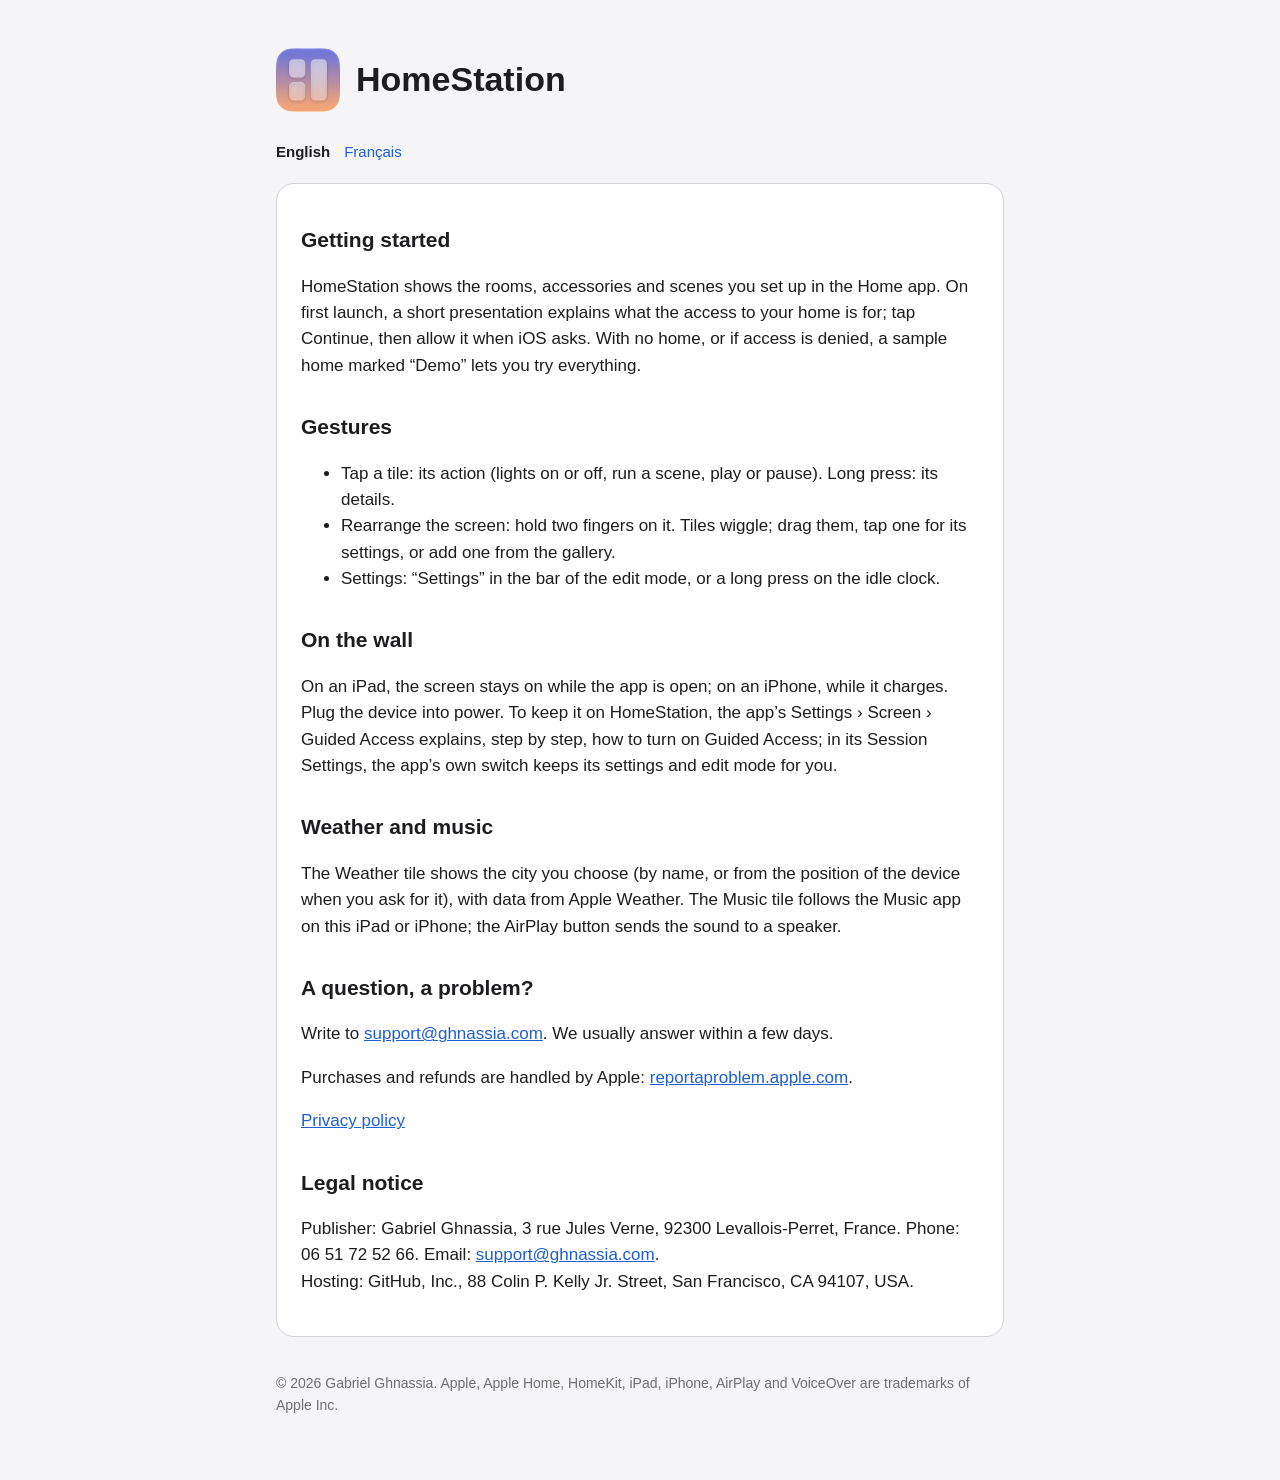
==== index.html @ 63eeaa25 "Site d'assistance et de confidentialité de HomeStation" ====
<!doctype html>
<html lang="en">
<head>
<meta charset="utf-8">
<meta name="viewport" content="width=device-width, initial-scale=1">
<title>HomeStation — Support</title>
<link rel="stylesheet" href="style.css">
</head>
<body>
<main>
  <header>
    <img src="icon.png" alt="">
    <h1>HomeStation</h1>
  </header>
  <nav class="lang"><a href="#en" data-lang="en">English</a><a href="#fr" data-lang="fr">Français</a></nav>

  <section data-lang="en" class="card">
    <h2>Getting started</h2>
    <p>HomeStation shows the rooms, accessories and scenes you set up in the Home app. On first launch, a short presentation explains what the access to your home is for; tap Continue, then allow it when iOS asks. With no home, or if access is denied, a sample home marked “Demo” lets you try everything.</p>
    <h2>Gestures</h2>
    <ul>
      <li>Tap a tile: its action (lights on or off, run a scene, play or pause). Long press: its details.</li>
      <li>Rearrange the screen: hold two fingers on it. Tiles wiggle; drag them, tap one for its settings, or add one from the gallery.</li>
      <li>Settings: “Settings” in the bar of the edit mode, or a long press on the idle clock.</li>
    </ul>
    <h2>On the wall</h2>
    <p>On an iPad, the screen stays on while the app is open; on an iPhone, while it charges. Plug the device into power. To keep it on HomeStation, the app’s Settings › Screen › Guided Access explains, step by step, how to turn on Guided Access; in its Session Settings, the app’s own switch keeps its settings and edit mode for you.</p>
    <h2>Weather and music</h2>
    <p>The Weather tile shows the city you choose (by name, or from the position of the device when you ask for it), with data from Apple Weather. The Music tile follows the Music app on this iPad or iPhone; the AirPlay button sends the sound to a speaker.</p>
    <h2>A question, a problem?</h2>
    <p>Write to <a href="mailto:support@ghnassia.com">support@ghnassia.com</a>. We usually answer within a few days.</p>
    <p>Purchases and refunds are handled by Apple: <a href="https://reportaproblem.apple.com">reportaproblem.apple.com</a>.</p>
    <p class="muted"><a href="privacy.html#en">Privacy policy</a></p>
    <h2>Legal notice</h2>
    <p>Publisher: Gabriel Ghnassia, 3 rue Jules Verne, 92300 Levallois-Perret, France. Phone: 06 51 72 52 66. Email: <a href="mailto:support@ghnassia.com">support@ghnassia.com</a>.<br>
    Hosting: GitHub, Inc., 88 Colin P. Kelly Jr. Street, San Francisco, CA 94107, USA.</p>
  </section>

  <section data-lang="fr" class="card">
    <h2>Mettre en route</h2>
    <p>HomeStation affiche les pièces, accessoires et scénarios configurés dans l’app Maison. Au premier lancement, une courte présentation explique à quoi sert l’accès à votre maison ; touchez Continuer, puis autorisez-le quand iOS le demande. Sans maison, ou si l’accès est refusé, une maison d’exemple signalée « Démo » permet de tout essayer.</p>
    <h2>Les gestes</h2>
    <ul>
      <li>Toucher une tuile : son action (allumer ou éteindre, lancer un scénario, lecture ou pause). Appui long : son détail.</li>
      <li>Réorganiser l’écran : maintenez deux doigts dessus. Les tuiles oscillent ; faites-les glisser, touchez-en une pour ses réglages, ou ajoutez-en depuis la galerie.</li>
      <li>Réglages : « Réglages » dans la barre du mode édition, ou appui long sur l’horloge de veille.</li>
    </ul>
    <h2>Au mur</h2>
    <p>Sur iPad, l’écran reste allumé tant que l’app est ouverte ; sur iPhone, tant qu’il est en charge. Branchez l’appareil sur secteur. Pour le garder sur HomeStation, Réglages › Écran › Accès guidé, dans l’app, explique pas à pas comment activer l’Accès guidé ; dans ses Réglages de session, l’interrupteur de l’app vous réserve ses réglages et le mode édition.</p>
    <h2>Météo et musique</h2>
    <p>La tuile Météo affiche la ville choisie (par son nom, ou d’après la position de l’appareil quand vous la demandez), avec les données de Météo Apple. La tuile Musique suit l’app Musique de cet iPad ou de cet iPhone ; le bouton AirPlay envoie le son vers une enceinte.</p>
    <h2>Une question, un problème ?</h2>
    <p>Écrivez à <a href="mailto:support@ghnassia.com">support@ghnassia.com</a>. Réponse en général sous quelques jours.</p>
    <p>Les achats et les remboursements sont gérés par Apple : <a href="https://reportaproblem.apple.com">reportaproblem.apple.com</a>.</p>
    <p class="muted"><a href="privacy.html#fr">Politique de confidentialité</a></p>
    <h2>Mentions légales</h2>
    <p>Éditeur : Gabriel Ghnassia, 3 rue Jules Verne, 92300 Levallois-Perret, France. Téléphone : 06 51 72 52 66. E-mail : <a href="mailto:support@ghnassia.com">support@ghnassia.com</a>.<br>
    Hébergement : GitHub, Inc., 88 Colin P. Kelly Jr. Street, San Francisco, CA 94107, États-Unis.</p>
  </section>

  <footer data-lang="en">© 2026 Gabriel Ghnassia. Apple, Apple Home, HomeKit, iPad, iPhone, AirPlay and VoiceOver are trademarks of Apple Inc.</footer>
  <footer data-lang="fr">© 2026 Gabriel Ghnassia. Apple, Apple Home, HomeKit, iPad, iPhone, AirPlay et VoiceOver sont des marques d’Apple Inc.</footer>
</main>
<script src="lang.js"></script>
</body>
</html>
---- style.css ----
:root {
  --bg: #f5f5f7; --card: #ffffff; --ink: #1d1d1f; --muted: #6e6e73; --rule: #d2d2d7; --accent: #1f5fd1;
  color-scheme: light dark;
}
@media (prefers-color-scheme: dark) {
  :root { --bg: #0b0c10; --card: #16181f; --ink: #f5f5f7; --muted: #a1a1a6; --rule: #2c2f38; --accent: #6ea8ff; }
}
* { box-sizing: border-box; }
body {
  margin: 0; background: var(--bg); color: var(--ink);
  font: 17px/1.55 -apple-system, BlinkMacSystemFont, "SF Pro Text", "Helvetica Neue", Arial, sans-serif;
}
main { max-width: 760px; margin: 0 auto; padding: 48px 16px 64px; }
header { display: flex; align-items: center; gap: 16px; margin-bottom: 28px; }
header img { width: 64px; height: 64px; border-radius: 15px; }
h1 { font: 600 34px/1.15 -apple-system, "SF Pro Rounded", "SF Pro Display", sans-serif; margin: 0; }
h2 { font-size: 21px; margin: 32px 0 8px; }
p, li { color: var(--ink); }
.muted { color: var(--muted); }
.card { background: var(--card); border: 1px solid var(--rule); border-radius: 18px; padding: 8px 24px 24px; }
nav.lang { margin: 0 0 20px; font-size: 15px; }
nav.lang a { color: var(--accent); text-decoration: none; margin-right: 14px; }
nav.lang a[aria-current="true"] { color: var(--ink); font-weight: 600; }
a { color: var(--accent); }
footer { margin-top: 36px; font-size: 14px; color: var(--muted); }
[lang] > section[hidden] { display: none; }
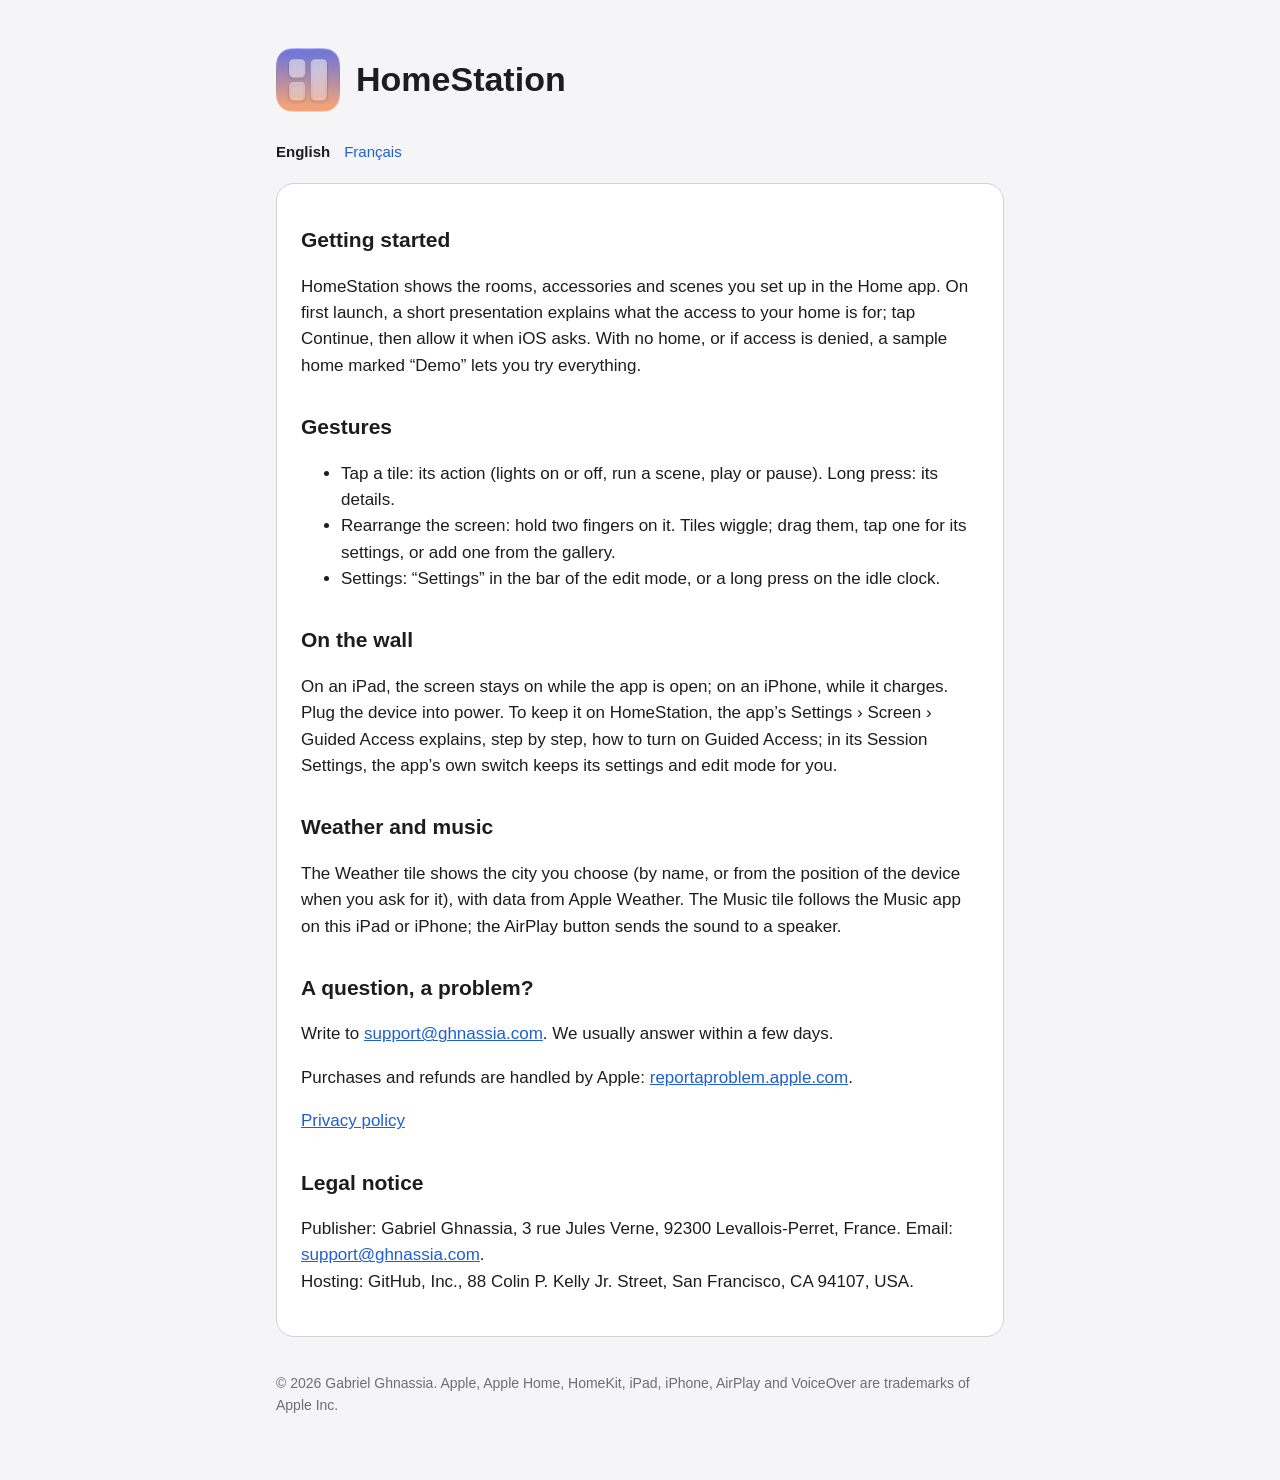
==== commit 425776e3: "Mentions légales : sans téléphone" ====
--- a/index.html
+++ b/index.html
@@ -32,7 +32,7 @@
     <p>Purchases and refunds are handled by Apple: <a href="https://reportaproblem.apple.com">reportaproblem.apple.com</a>.</p>
     <p class="muted"><a href="privacy.html#en">Privacy policy</a></p>
     <h2>Legal notice</h2>
-    <p>Publisher: Gabriel Ghnassia, 3 rue Jules Verne, 92300 Levallois-Perret, France. Phone: 06 51 72 52 66. Email: <a href="mailto:support@ghnassia.com">support@ghnassia.com</a>.<br>
+    <p>Publisher: Gabriel Ghnassia, 3 rue Jules Verne, 92300 Levallois-Perret, France. Email: <a href="mailto:support@ghnassia.com">support@ghnassia.com</a>.<br>
     Hosting: GitHub, Inc., 88 Colin P. Kelly Jr. Street, San Francisco, CA 94107, USA.</p>
   </section>
 
@@ -54,7 +54,7 @@
     <p>Les achats et les remboursements sont gérés par Apple : <a href="https://reportaproblem.apple.com">reportaproblem.apple.com</a>.</p>
     <p class="muted"><a href="privacy.html#fr">Politique de confidentialité</a></p>
     <h2>Mentions légales</h2>
-    <p>Éditeur : Gabriel Ghnassia, 3 rue Jules Verne, 92300 Levallois-Perret, France. Téléphone : 06 51 72 52 66. E-mail : <a href="mailto:support@ghnassia.com">support@ghnassia.com</a>.<br>
+    <p>Éditeur : Gabriel Ghnassia, 3 rue Jules Verne, 92300 Levallois-Perret, France. E-mail : <a href="mailto:support@ghnassia.com">support@ghnassia.com</a>.<br>
     Hébergement : GitHub, Inc., 88 Colin P. Kelly Jr. Street, San Francisco, CA 94107, États-Unis.</p>
   </section>
 
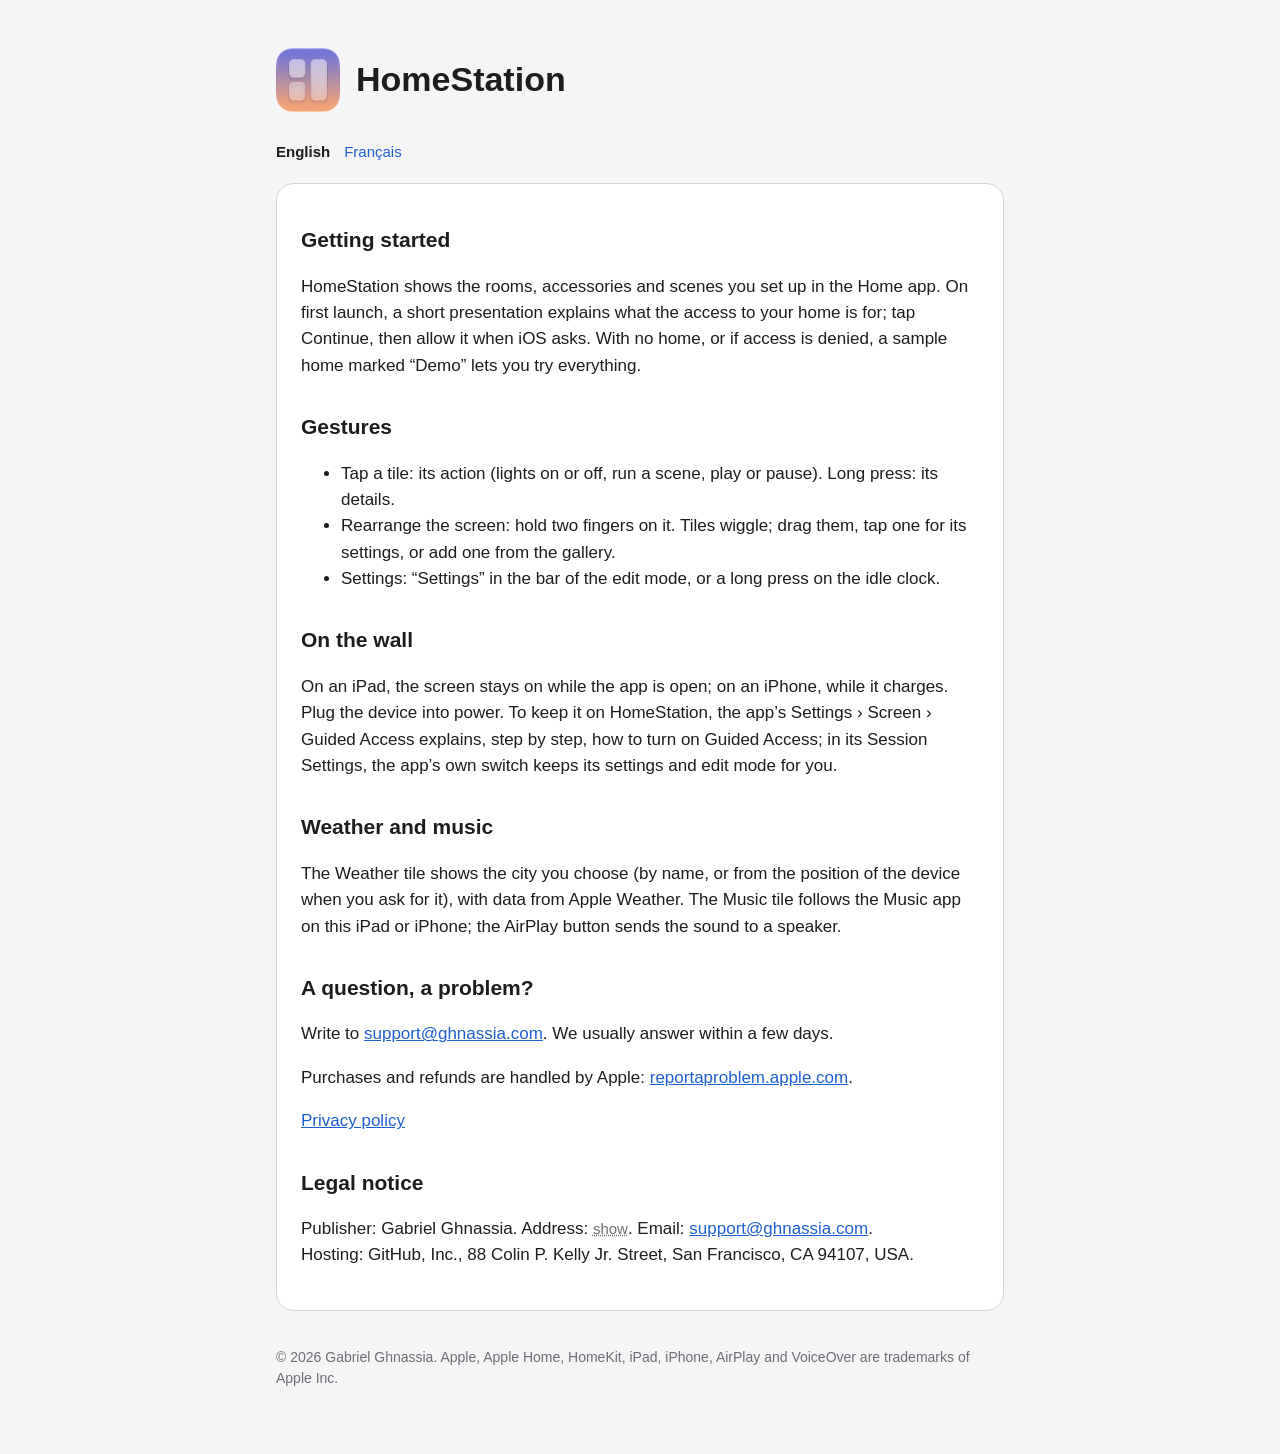
==== commit d19b227d: "Mentions légales : adresse affichée à la demande" ====
--- a/index.html
+++ b/index.html
@@ -32,7 +32,7 @@
     <p>Purchases and refunds are handled by Apple: <a href="https://reportaproblem.apple.com">reportaproblem.apple.com</a>.</p>
     <p class="muted"><a href="privacy.html#en">Privacy policy</a></p>
     <h2>Legal notice</h2>
-    <p>Publisher: Gabriel Ghnassia, 3 rue Jules Verne, 92300 Levallois-Perret, France. Email: <a href="mailto:support@ghnassia.com">support@ghnassia.com</a>.<br>
+    <p>Publisher: Gabriel Ghnassia. Address: <button type="button" class="quiet" data-reveal="MyBydWUgSnVsZXMgVmVybmUsIDkyMzAwIExldmFsbG9pcy1QZXJyZXQsIEZyYW5jZQ==">show</button><noscript>on request by email</noscript>. Email: <a href="mailto:support@ghnassia.com">support@ghnassia.com</a>.<br>
     Hosting: GitHub, Inc., 88 Colin P. Kelly Jr. Street, San Francisco, CA 94107, USA.</p>
   </section>
 
@@ -54,7 +54,7 @@
     <p>Les achats et les remboursements sont gérés par Apple : <a href="https://reportaproblem.apple.com">reportaproblem.apple.com</a>.</p>
     <p class="muted"><a href="privacy.html#fr">Politique de confidentialité</a></p>
     <h2>Mentions légales</h2>
-    <p>Éditeur : Gabriel Ghnassia, 3 rue Jules Verne, 92300 Levallois-Perret, France. E-mail : <a href="mailto:support@ghnassia.com">support@ghnassia.com</a>.<br>
+    <p>Éditeur : Gabriel Ghnassia. Adresse : <button type="button" class="quiet" data-reveal="MyBydWUgSnVsZXMgVmVybmUsIDkyMzAwIExldmFsbG9pcy1QZXJyZXQsIEZyYW5jZQ==">afficher</button><noscript>sur demande par e-mail</noscript>. E-mail : <a href="mailto:support@ghnassia.com">support@ghnassia.com</a>.<br>
     Hébergement : GitHub, Inc., 88 Colin P. Kelly Jr. Street, San Francisco, CA 94107, États-Unis.</p>
   </section>
 
--- a/style.css
+++ b/style.css
@@ -24,3 +24,7 @@
 a { color: var(--accent); }
 footer { margin-top: 36px; font-size: 14px; color: var(--muted); }
 [lang] > section[hidden] { display: none; }
+/* The address button: discreet, yet text that can be read, focused and used by keyboard and screen reader. */
+button.quiet { font: inherit; font-size: 0.88em; color: var(--muted); background: none; border: 0; padding: 0;
+  text-decoration: underline dotted; cursor: pointer; }
+button.quiet:focus-visible { outline: 2px solid var(--accent); outline-offset: 2px; border-radius: 3px; }
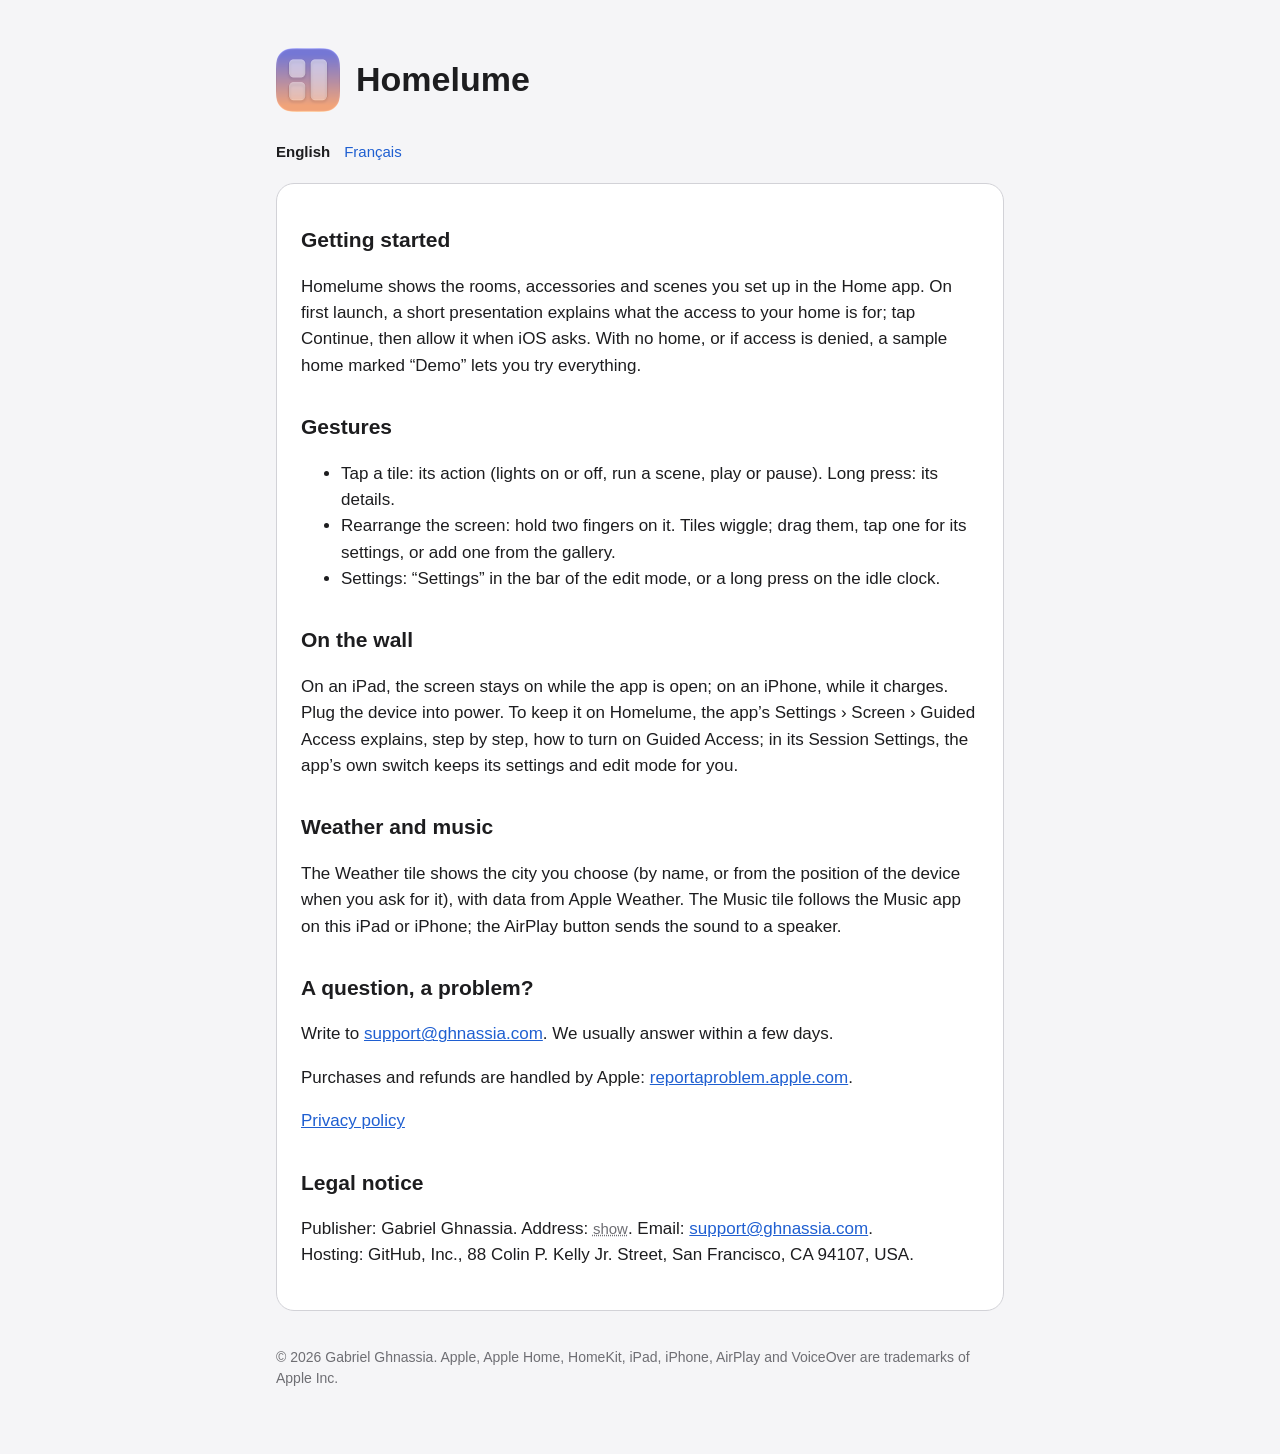
==== commit 5f4b3369: "Nouveau nom : Homelume" ====
--- a/index.html
+++ b/index.html
@@ -3,20 +3,21 @@
 <head>
 <meta charset="utf-8">
 <meta name="viewport" content="width=device-width, initial-scale=1">
-<title>HomeStation — Support</title>
+<meta name="robots" content="noindex, nofollow, noarchive, nosnippet, noimageindex, noai, noimageai">
+<title>Homelume — Support</title>
 <link rel="stylesheet" href="style.css">
 </head>
 <body>
 <main>
   <header>
     <img src="icon.png" alt="">
-    <h1>HomeStation</h1>
+    <h1>Homelume</h1>
   </header>
   <nav class="lang"><a href="#en" data-lang="en">English</a><a href="#fr" data-lang="fr">Français</a></nav>
 
   <section data-lang="en" class="card">
     <h2>Getting started</h2>
-    <p>HomeStation shows the rooms, accessories and scenes you set up in the Home app. On first launch, a short presentation explains what the access to your home is for; tap Continue, then allow it when iOS asks. With no home, or if access is denied, a sample home marked “Demo” lets you try everything.</p>
+    <p>Homelume shows the rooms, accessories and scenes you set up in the Home app. On first launch, a short presentation explains what the access to your home is for; tap Continue, then allow it when iOS asks. With no home, or if access is denied, a sample home marked “Demo” lets you try everything.</p>
     <h2>Gestures</h2>
     <ul>
       <li>Tap a tile: its action (lights on or off, run a scene, play or pause). Long press: its details.</li>
@@ -24,7 +25,7 @@
       <li>Settings: “Settings” in the bar of the edit mode, or a long press on the idle clock.</li>
     </ul>
     <h2>On the wall</h2>
-    <p>On an iPad, the screen stays on while the app is open; on an iPhone, while it charges. Plug the device into power. To keep it on HomeStation, the app’s Settings › Screen › Guided Access explains, step by step, how to turn on Guided Access; in its Session Settings, the app’s own switch keeps its settings and edit mode for you.</p>
+    <p>On an iPad, the screen stays on while the app is open; on an iPhone, while it charges. Plug the device into power. To keep it on Homelume, the app’s Settings › Screen › Guided Access explains, step by step, how to turn on Guided Access; in its Session Settings, the app’s own switch keeps its settings and edit mode for you.</p>
     <h2>Weather and music</h2>
     <p>The Weather tile shows the city you choose (by name, or from the position of the device when you ask for it), with data from Apple Weather. The Music tile follows the Music app on this iPad or iPhone; the AirPlay button sends the sound to a speaker.</p>
     <h2>A question, a problem?</h2>
@@ -38,7 +39,7 @@
 
   <section data-lang="fr" class="card">
     <h2>Mettre en route</h2>
-    <p>HomeStation affiche les pièces, accessoires et scénarios configurés dans l’app Maison. Au premier lancement, une courte présentation explique à quoi sert l’accès à votre maison ; touchez Continuer, puis autorisez-le quand iOS le demande. Sans maison, ou si l’accès est refusé, une maison d’exemple signalée « Démo » permet de tout essayer.</p>
+    <p>Homelume affiche les pièces, accessoires et scénarios configurés dans l’app Maison. Au premier lancement, une courte présentation explique à quoi sert l’accès à votre maison ; touchez Continuer, puis autorisez-le quand iOS le demande. Sans maison, ou si l’accès est refusé, une maison d’exemple signalée « Démo » permet de tout essayer.</p>
     <h2>Les gestes</h2>
     <ul>
       <li>Toucher une tuile : son action (allumer ou éteindre, lancer un scénario, lecture ou pause). Appui long : son détail.</li>
@@ -46,7 +47,7 @@
       <li>Réglages : « Réglages » dans la barre du mode édition, ou appui long sur l’horloge de veille.</li>
     </ul>
     <h2>Au mur</h2>
-    <p>Sur iPad, l’écran reste allumé tant que l’app est ouverte ; sur iPhone, tant qu’il est en charge. Branchez l’appareil sur secteur. Pour le garder sur HomeStation, Réglages › Écran › Accès guidé, dans l’app, explique pas à pas comment activer l’Accès guidé ; dans ses Réglages de session, l’interrupteur de l’app vous réserve ses réglages et le mode édition.</p>
+    <p>Sur iPad, l’écran reste allumé tant que l’app est ouverte ; sur iPhone, tant qu’il est en charge. Branchez l’appareil sur secteur. Pour le garder sur Homelume, Réglages › Écran › Accès guidé, dans l’app, explique pas à pas comment activer l’Accès guidé ; dans ses Réglages de session, l’interrupteur de l’app vous réserve ses réglages et le mode édition.</p>
     <h2>Météo et musique</h2>
     <p>La tuile Météo affiche la ville choisie (par son nom, ou d’après la position de l’appareil quand vous la demandez), avec les données de Météo Apple. La tuile Musique suit l’app Musique de cet iPad ou de cet iPhone ; le bouton AirPlay envoie le son vers une enceinte.</p>
     <h2>Une question, un problème ?</h2>
